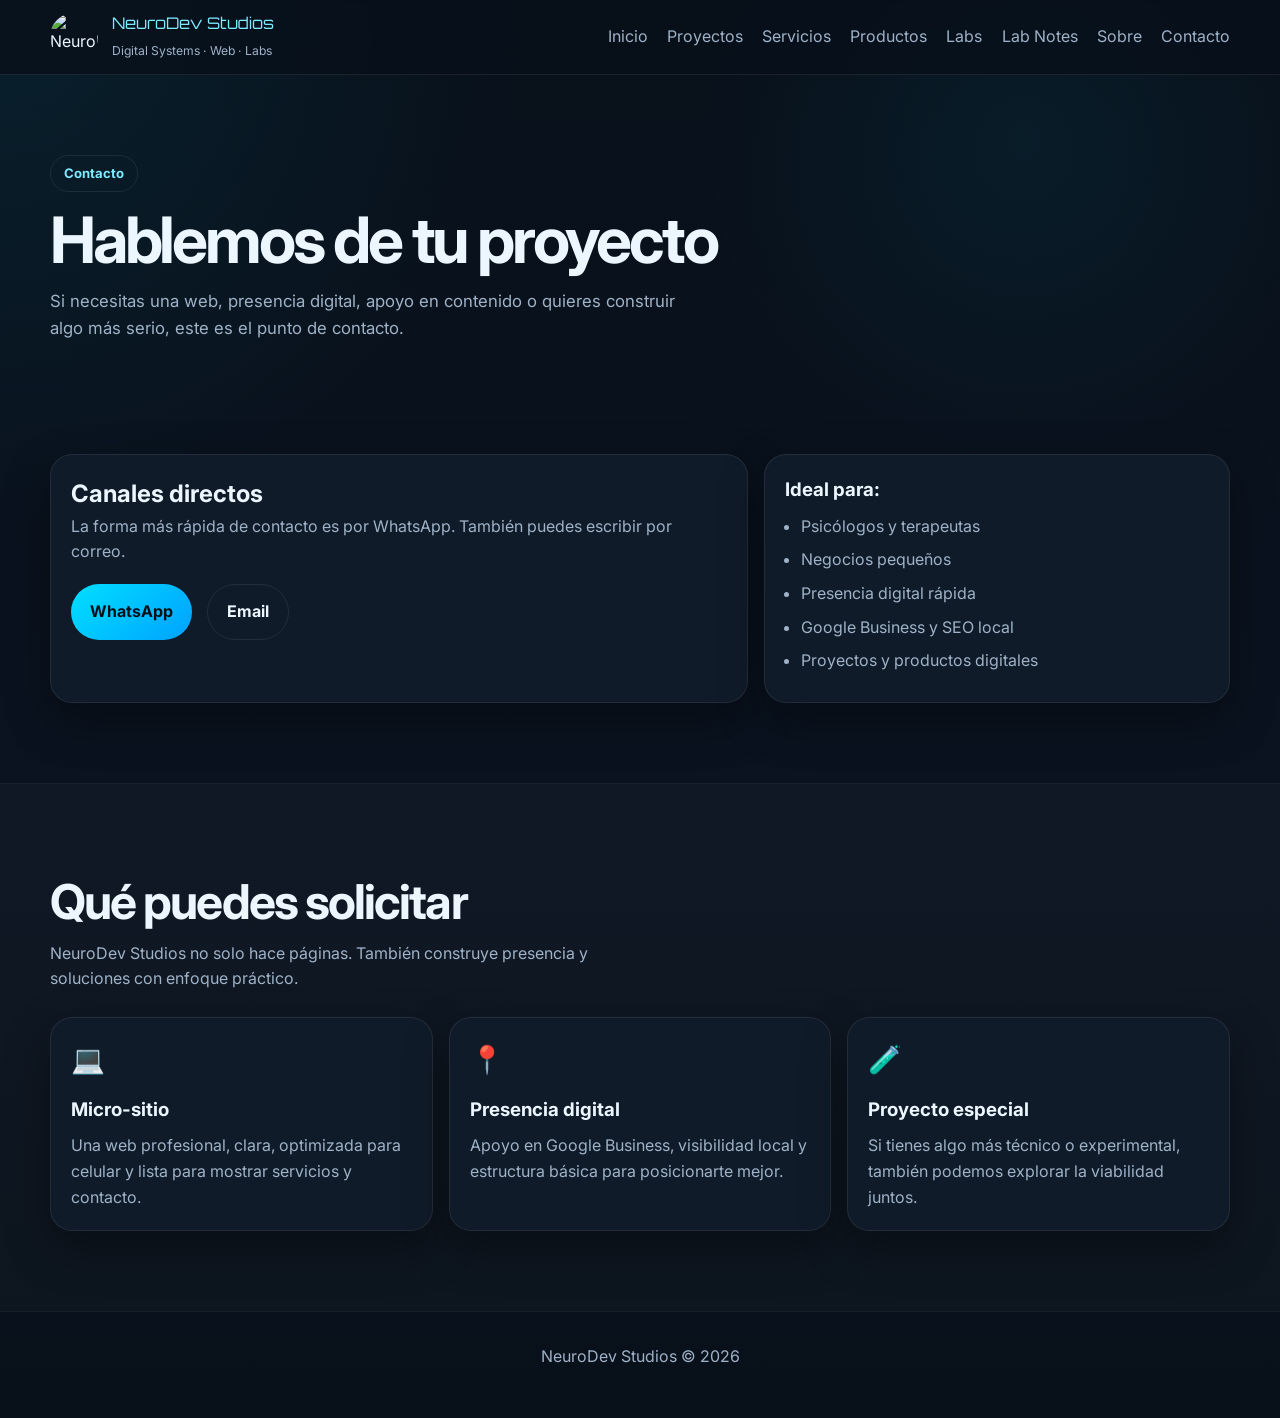
==== contacto.html @ ab843293 "Add files via upload" ====
<!DOCTYPE html>
<html lang="es">
<head>
  <meta charset="UTF-8" />
  <meta name="viewport" content="width=device-width, initial-scale=1.0" />
  <title>Contacto | NeuroDev Studios</title>
  <meta name="description" content="Contacto de NeuroDev Studios: desarrollo web, presencia digital, productos y colaboración." />
  <link rel="icon" href="img/favicon.png" />
  <link rel="preconnect" href="https://fonts.googleapis.com">
  <link rel="preconnect" href="https://fonts.gstatic.com" crossorigin>
  <link href="https://fonts.googleapis.com/css2?family=Inter:wght@400;500;600;700;800&family=Orbitron:wght@500;700&display=swap" rel="stylesheet">
  <link rel="stylesheet" href="styles.css" />
</head>
<body>
  <header class="topbar">
    <div class="container nav">
      <a href="index.html" class="brand">
        <img src="img/favicon.png" alt="NeuroDev Studios" class="brand-logo">
        <div>
          <span class="brand-name">NeuroDev Studios</span>
          <small class="brand-sub">Digital Systems · Web · Labs</small>
        </div>
      </a>

      <button class="menu-toggle" id="menuToggle" aria-label="Abrir menú">☰</button>

      <nav class="nav-links" id="navLinks">
        <a href="index.html">Inicio</a>
        <a href="proyectos.html">Proyectos</a>
        <a href="servicios.html">Servicios</a>
        <a href="productos.html">Productos</a>
        <a href="labs.html">Labs</a>
        <a href="lab-notes.html">Lab Notes</a>
        <a href="sobre.html">Sobre</a>
        <a href="contacto.html">Contacto</a>
        
      </nav>
    </div>
  </header>

  <main class="subpage-hero">
    <div class="container">
      <span class="eyebrow">Contacto</span>
      <h1>Hablemos de tu proyecto</h1>
      <p>
        Si necesitas una web, presencia digital, apoyo en contenido o quieres construir algo más serio,
        este es el punto de contacto.
      </p>
    </div>
  </main>

  <section class="section">
    <div class="container contact-box">
      <article class="card">
        <h2>Canales directos</h2>
        <p>
          La forma más rápida de contacto es por WhatsApp. También puedes escribir por correo.
        </p>

        <div class="contact-actions">
          <a href="https://wa.me/525531233032" target="_blank" class="btn btn-primary">WhatsApp</a>
          <a href="mailto:contacto@neurodevstudio.com" class="btn btn-secondary">Email</a>
        </div>
      </article>

      <article class="contact-note">
        <h3>Ideal para:</h3>
        <ul>
          <li>Psicólogos y terapeutas</li>
          <li>Negocios pequeños</li>
          <li>Presencia digital rápida</li>
          <li>Google Business y SEO local</li>
          <li>Proyectos y productos digitales</li>
        </ul>
      </article>
    </div>
  </section>

  <section class="section section-alt">
    <div class="container">
      <div class="section-head left">
        <h2>Qué puedes solicitar</h2>
        <p>
          NeuroDev Studios no solo hace páginas. También construye presencia y soluciones con enfoque práctico.
        </p>
      </div>

      <div class="cards-grid">
        <article class="card">
          <div class="icon">💻</div>
          <h3>Micro-sitio</h3>
          <p>Una web profesional, clara, optimizada para celular y lista para mostrar servicios y contacto.</p>
        </article>

        <article class="card">
          <div class="icon">📍</div>
          <h3>Presencia digital</h3>
          <p>Apoyo en Google Business, visibilidad local y estructura básica para posicionarte mejor.</p>
        </article>

        <article class="card">
          <div class="icon">🧪</div>
          <h3>Proyecto especial</h3>
          <p>Si tienes algo más técnico o experimental, también podemos explorar la viabilidad juntos.</p>
        </article>
      </div>
    </div>
  </section>

  <footer class="footer">
    <div class="container">
      <p>NeuroDev Studios © 2026</p>
    </div>
  </footer>

  <script src="script.js"></script>
</body>
</html>
---- styles.css ----
:root{
  --bg:#08101a;
  --bg-soft:#0d1622;
  --card:#101b29;
  --card-2:#0f1926;
  --line:rgba(255,255,255,0.08);
  --text:#ecf6ff;
  --muted:#9fb2c7;
  --cyan:#00dfff;
  --cyan-soft:#7debff;
  --shadow:0 18px 45px rgba(0,0,0,.35);
  --radius:22px;
  --max:1180px;
}

*{
  box-sizing:border-box;
  margin:0;
  padding:0;
}

html{
  scroll-behavior:smooth;
}

body{
  font-family:'Inter',sans-serif;
  background:
    radial-gradient(circle at top left, rgba(0,223,255,.08), transparent 28%),
    radial-gradient(circle at 80% 10%, rgba(0,223,255,.06), transparent 20%),
    linear-gradient(180deg, #08101a 0%, #0a1320 60%, #08101a 100%);
  color:var(--text);
  line-height:1.6;
}

a{
  text-decoration:none;
  color:inherit;
}

.container{
  width:min(var(--max), calc(100% - 2rem));
  margin:0 auto;
}

.topbar{
  position:sticky;
  top:0;
  z-index:100;
  backdrop-filter:blur(14px);
  background:rgba(8,16,26,.78);
  border-bottom:1px solid var(--line);
}

.nav{
  min-height:74px;
  display:flex;
  align-items:center;
  justify-content:space-between;
  gap:1rem;
}

.brand{
  display:flex;
  align-items:center;
  gap:.9rem;
}

.brand-logo{
  width:48px;
  height:48px;
  object-fit:contain;
  border-radius:50%;
}

.brand-name{
  display:block;
  font-family:'Orbitron',sans-serif;
  font-size:1rem;
  color:var(--cyan-soft);
}

.brand-sub{
  color:var(--muted);
  font-size:.76rem;
}

.nav-links{
  display:flex;
  gap:1.2rem;
  color:var(--muted);
}

.nav-links a:hover{
  color:var(--cyan-soft);
}

.menu-toggle{
  display:none;
  background:none;
  border:none;
  color:var(--text);
  font-size:1.6rem;
  cursor:pointer;
}

.hero{
  min-height:92vh;
  display:flex;
  align-items:center;
  padding:4rem 0;
}

.hero-grid{
  display:grid;
  grid-template-columns:1.2fr .8fr;
  gap:2rem;
  align-items:center;
}

.eyebrow{
  display:inline-block;
  margin-bottom:1rem;
  padding:.45rem .8rem;
  border:1px solid var(--line);
  border-radius:999px;
  color:var(--cyan-soft);
  font-size:.82rem;
  font-weight:700;
}

.hero h1{
  font-size:clamp(2.4rem, 6vw, 5.2rem);
  line-height:1;
  letter-spacing:-.05em;
  margin-bottom:1rem;
}

.hero h1 span{
  color:var(--cyan);
}

.hero p{
  max-width:60ch;
  color:var(--muted);
  font-size:1.05rem;
  margin-bottom:1.5rem;
}

.hero-actions{
  display:flex;
  flex-wrap:wrap;
  gap:.9rem;
  margin-bottom:1.5rem;
}

.btn{
  display:inline-flex;
  justify-content:center;
  align-items:center;
  min-height:48px;
  padding:.9rem 1.2rem;
  border-radius:999px;
  font-weight:700;
  transition:.25s ease;
}

.btn-primary{
  background:linear-gradient(135deg, var(--cyan), #00a2ff);
  color:#041018;
}

.btn-primary:hover{
  transform:translateY(-2px);
}

.btn-secondary{
  background:transparent;
  border:1px solid var(--line);
  color:var(--text);
}

.btn-secondary:hover{
  border-color:rgba(0,223,255,.35);
  color:var(--cyan-soft);
}

.hero-stats{
  display:grid;
  grid-template-columns:repeat(3, 1fr);
  gap:1rem;
}

.stat-card{
  background:rgba(255,255,255,.03);
  border:1px solid var(--line);
  border-radius:18px;
  padding:1rem;
}

.stat-card strong{
  display:block;
  font-size:1.5rem;
  color:var(--cyan-soft);
}

.stat-card span{
  color:var(--muted);
  font-size:.92rem;
}

.hero-panel{
  display:grid;
  gap:1rem;
}

.panel-card{
  background:linear-gradient(180deg, rgba(255,255,255,.04), rgba(255,255,255,.02));
  border:1px solid var(--line);
  border-radius:var(--radius);
  padding:1.2rem;
  box-shadow:var(--shadow);
}

.panel-tag{
  display:inline-block;
  margin-bottom:.7rem;
  color:var(--cyan-soft);
  font-size:.78rem;
  font-weight:700;
  text-transform:uppercase;
  letter-spacing:.08em;
}

.panel-card h3{
  margin-bottom:.5rem;
  font-size:1.1rem;
}

.panel-card p{
  color:var(--muted);
}

.section{
  padding:5rem 0;
}

.section-alt{
  background:rgba(255,255,255,.02);
  border-top:1px solid rgba(255,255,255,.04);
  border-bottom:1px solid rgba(255,255,255,.04);
}

.section-head{
  margin-bottom:1.6rem;
  display:flex;
  justify-content:space-between;
  align-items:end;
  gap:1rem;
}

.section-head.left{
  display:block;
}

.section-head h2{
  font-size:clamp(1.8rem, 4vw, 3rem);
  letter-spacing:-.04em;
}

.section-head p{
  max-width:58ch;
  color:var(--muted);
}

.cards-grid{
  display:grid;
  grid-template-columns:repeat(3, 1fr);
  gap:1rem;
}

.card,
.project-group,
.contact-note{
  background:var(--card);
  border:1px solid var(--line);
  border-radius:var(--radius);
  padding:1.25rem;
  box-shadow:var(--shadow);
}

.icon{
  font-size:1.7rem;
  margin-bottom:.8rem;
}

.card h3,
.project-group h3,
.contact-note h3{
  margin-bottom:.55rem;
}

.card p,
.project-group p,
.contact-note ul{
  color:var(--muted);
}

.project-groups{
  display:grid;
  grid-template-columns:repeat(3, 1fr);
  gap:1rem;
}

.contact-box{
  display:grid;
  grid-template-columns:1.2fr .8fr;
  gap:1rem;
}

.contact-actions{
  display:flex;
  flex-wrap:wrap;
  gap:.9rem;
  margin-top:1.2rem;
}

.contact-note ul{
  padding-left:1rem;
}

.contact-note li{
  margin-bottom:.5rem;
}

.footer{
  padding:2rem 0 3rem;
  text-align:center;
  color:var(--muted);
}

@media (max-width: 980px){
  .hero-grid,
  .cards-grid,
  .project-groups,
  .contact-box,
  .hero-stats{
    grid-template-columns:1fr;
  }

  .section-head{
    flex-direction:column;
    align-items:flex-start;
  }

  .nav-links{
    position:absolute;
    top:74px;
    left:0;
    right:0;
    display:none;
    flex-direction:column;
    padding:1rem;
    background:#0b1320;
    border-bottom:1px solid var(--line);
  }

  .nav-links.active{
    display:flex;
  }

  .menu-toggle{
    display:block;
  }
}
.subpage-hero{
  padding: 5rem 0 2rem;
}

.subpage-hero h1{
  font-size: clamp(2.2rem, 5vw, 4rem);
  line-height: 1;
  letter-spacing: -.05em;
  margin-bottom: 1rem;
}

.subpage-hero p{
  max-width: 60ch;
  color: var(--muted);
  font-size: 1.05rem;
}

.project-link{
  display: inline-block;
  margin-top: 1rem;
  color: var(--cyan-soft);
  font-weight: 700;
}

.project-link:hover{
  color: var(--cyan);
}
.simple-steps{
  display:grid;
  grid-template-columns:repeat(3, 1fr);
  gap:1rem;
  margin-top:1rem;
}

.step-card{
  background:var(--card);
  border:1px solid var(--line);
  border-radius:var(--radius);
  padding:1.25rem;
  box-shadow:var(--shadow);
}

.step-card strong{
  display:inline-block;
  margin-bottom:.65rem;
  color:var(--cyan-soft);
  font-size:1.25rem;
  font-family:'Orbitron', sans-serif;
}

.step-card h3{
  margin-bottom:.45rem;
}

.step-card p{
  color:var(--muted);
}

@media (max-width: 980px){
  .simple-steps{
    grid-template-columns:1fr;
  }
}
.about-layout{
  display:grid;
  grid-template-columns:repeat(2, 1fr);
  gap:1rem;
}

.timeline{
  display:grid;
  grid-template-columns:repeat(2, 1fr);
  gap:1rem;
}

.timeline-item{
  background:var(--card);
  border:1px solid var(--line);
  border-radius:var(--radius);
  padding:1.25rem;
  box-shadow:var(--shadow);
}

.timeline-item strong{
  display:block;
  margin-bottom:.55rem;
  color:var(--cyan-soft);
  font-family:'Orbitron', sans-serif;
}

.timeline-item p{
  color:var(--muted);
}

@media (max-width: 980px){
  .about-layout,
  .timeline{
    grid-template-columns:1fr;
  }
}
.notes-grid{
  display:grid;
  grid-template-columns:repeat(3, 1fr);
  gap:1rem;
}

.note-card{
  background:var(--card);
  border:1px solid var(--line);
  border-radius:var(--radius);
  padding:1.25rem;
  box-shadow:var(--shadow);
  display:flex;
  flex-direction:column;
}

.note-tag{
  display:inline-block;
  width:fit-content;
  margin-bottom:.8rem;
  padding:.38rem .7rem;
  border-radius:999px;
  border:1px solid rgba(0,223,255,.18);
  background:rgba(0,223,255,.07);
  color:var(--cyan-soft);
  font-size:.78rem;
  font-weight:700;
  letter-spacing:.05em;
  text-transform:uppercase;
}

.note-card h3{
  margin-bottom:.7rem;
  line-height:1.3;
}

.note-card p{
  color:var(--muted);
  margin-bottom:1rem;
}

.note-meta{
  display:flex;
  flex-wrap:wrap;
  gap:.5rem;
  margin-top:auto;
  margin-bottom:1rem;
}

.note-meta span{
  padding:.35rem .65rem;
  border-radius:999px;
  background:rgba(255,255,255,.05);
  border:1px solid var(--line);
  color:var(--muted);
  font-size:.82rem;
}

@media (max-width: 980px){
  .notes-grid{
    grid-template-columns:1fr;
  }
}
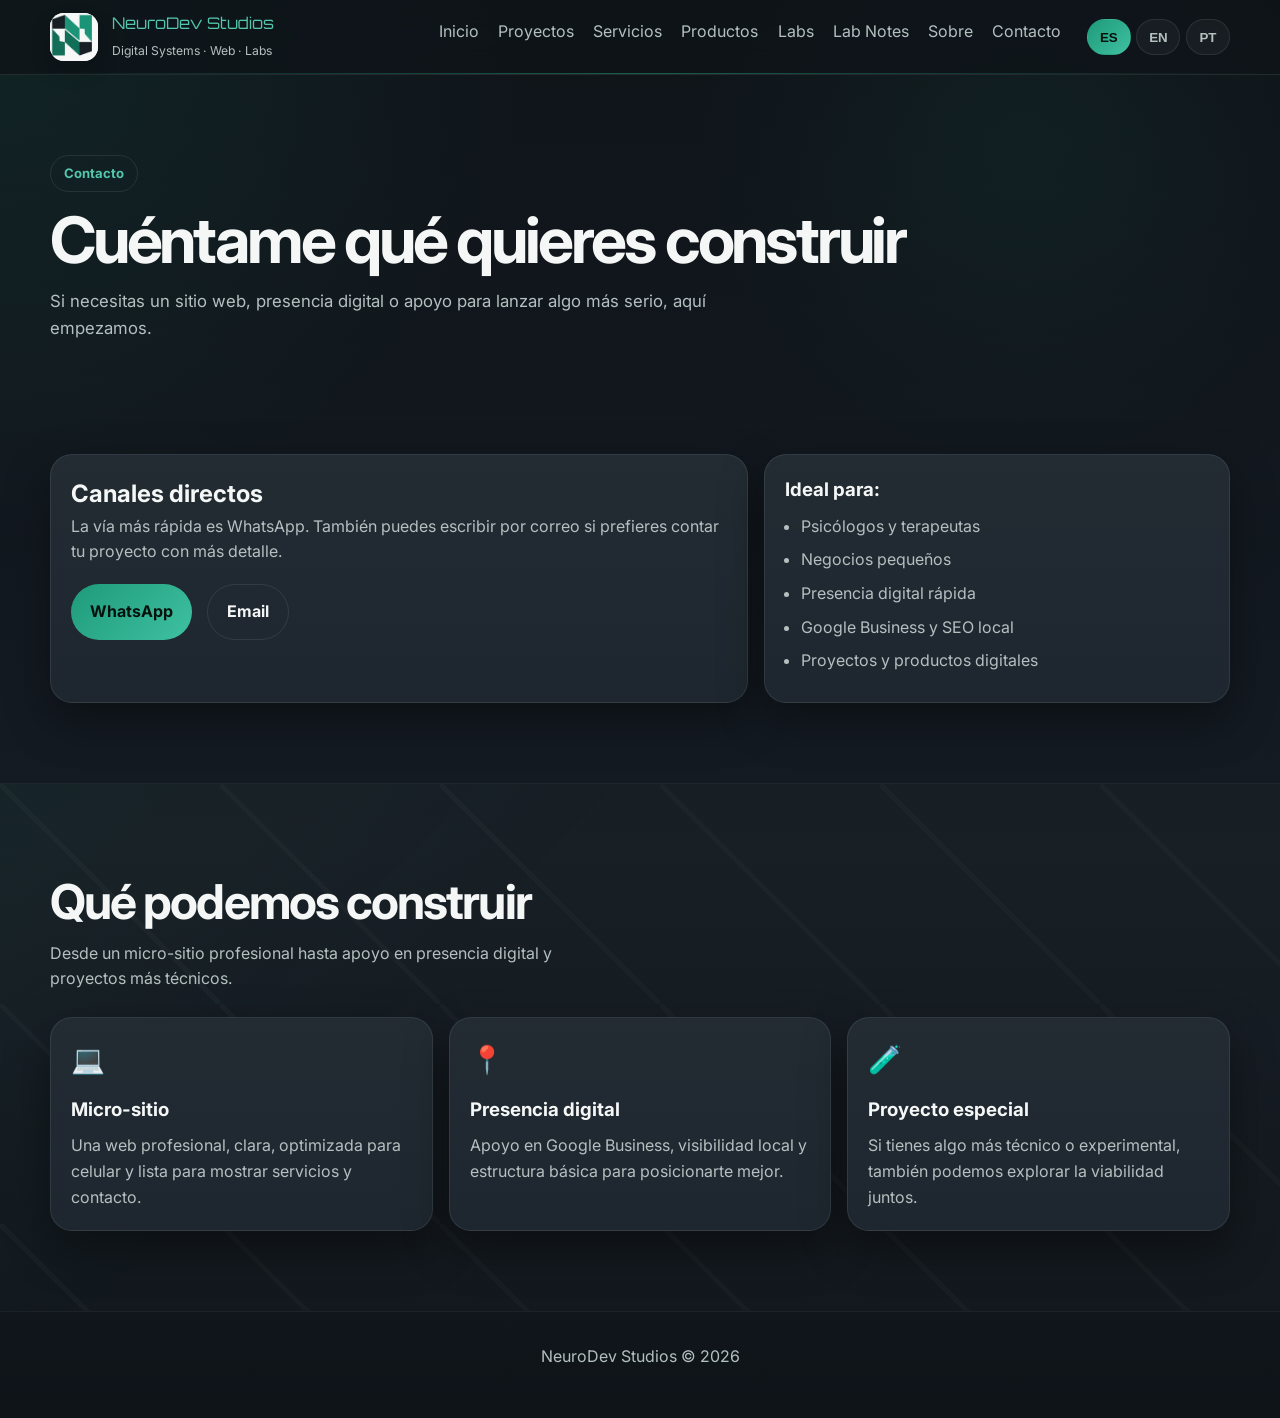
==== commit 8c25f30b: "Add files via upload" ====
--- a/contacto.html
+++ b/contacto.html
@@ -1,118 +1,154 @@
-<!DOCTYPE html>
-<html lang="es">
-<head>
-  <meta charset="UTF-8" />
-  <meta name="viewport" content="width=device-width, initial-scale=1.0" />
-  <title>Contacto | NeuroDev Studios</title>
-  <meta name="description" content="Contacto de NeuroDev Studios: desarrollo web, presencia digital, productos y colaboración." />
-  <link rel="icon" href="img/favicon.png" />
-  <link rel="preconnect" href="https://fonts.googleapis.com">
-  <link rel="preconnect" href="https://fonts.gstatic.com" crossorigin>
-  <link href="https://fonts.googleapis.com/css2?family=Inter:wght@400;500;600;700;800&family=Orbitron:wght@500;700&display=swap" rel="stylesheet">
-  <link rel="stylesheet" href="styles.css" />
-</head>
-<body>
-  <header class="topbar">
-    <div class="container nav">
-      <a href="index.html" class="brand">
-        <img src="img/favicon.png" alt="NeuroDev Studios" class="brand-logo">
-        <div>
-          <span class="brand-name">NeuroDev Studios</span>
-          <small class="brand-sub">Digital Systems · Web · Labs</small>
-        </div>
-      </a>
-
-      <button class="menu-toggle" id="menuToggle" aria-label="Abrir menú">☰</button>
-
-      <nav class="nav-links" id="navLinks">
-        <a href="index.html">Inicio</a>
-        <a href="proyectos.html">Proyectos</a>
-        <a href="servicios.html">Servicios</a>
-        <a href="productos.html">Productos</a>
-        <a href="labs.html">Labs</a>
-        <a href="lab-notes.html">Lab Notes</a>
-        <a href="sobre.html">Sobre</a>
-        <a href="contacto.html">Contacto</a>
-        
-      </nav>
-    </div>
-  </header>
-
-  <main class="subpage-hero">
-    <div class="container">
-      <span class="eyebrow">Contacto</span>
-      <h1>Hablemos de tu proyecto</h1>
-      <p>
-        Si necesitas una web, presencia digital, apoyo en contenido o quieres construir algo más serio,
-        este es el punto de contacto.
-      </p>
-    </div>
-  </main>
-
-  <section class="section">
-    <div class="container contact-box">
-      <article class="card">
-        <h2>Canales directos</h2>
-        <p>
-          La forma más rápida de contacto es por WhatsApp. También puedes escribir por correo.
-        </p>
-
-        <div class="contact-actions">
-          <a href="https://wa.me/525531233032" target="_blank" class="btn btn-primary">WhatsApp</a>
-          <a href="mailto:contacto@neurodevstudio.com" class="btn btn-secondary">Email</a>
-        </div>
-      </article>
-
-      <article class="contact-note">
-        <h3>Ideal para:</h3>
-        <ul>
-          <li>Psicólogos y terapeutas</li>
-          <li>Negocios pequeños</li>
-          <li>Presencia digital rápida</li>
-          <li>Google Business y SEO local</li>
-          <li>Proyectos y productos digitales</li>
-        </ul>
-      </article>
-    </div>
-  </section>
-
-  <section class="section section-alt">
-    <div class="container">
-      <div class="section-head left">
-        <h2>Qué puedes solicitar</h2>
-        <p>
-          NeuroDev Studios no solo hace páginas. También construye presencia y soluciones con enfoque práctico.
-        </p>
-      </div>
-
-      <div class="cards-grid">
-        <article class="card">
-          <div class="icon">💻</div>
-          <h3>Micro-sitio</h3>
-          <p>Una web profesional, clara, optimizada para celular y lista para mostrar servicios y contacto.</p>
-        </article>
-
-        <article class="card">
-          <div class="icon">📍</div>
-          <h3>Presencia digital</h3>
-          <p>Apoyo en Google Business, visibilidad local y estructura básica para posicionarte mejor.</p>
-        </article>
-
-        <article class="card">
-          <div class="icon">🧪</div>
-          <h3>Proyecto especial</h3>
-          <p>Si tienes algo más técnico o experimental, también podemos explorar la viabilidad juntos.</p>
-        </article>
-      </div>
-    </div>
-  </section>
-
-  <footer class="footer">
-    <div class="container">
-      <p>NeuroDev Studios © 2026</p>
-    </div>
-  </footer>
-
-  <script src="script.js"></script>
-</body>
-</html>+<!DOCTYPE html>
+<html lang="es" data-lang="es">
+<head>
+  <meta charset="UTF-8" />
+  <meta name="viewport" content="width=device-width, initial-scale=1.0" />
+  <title>Contacto Web | NeuroDev Studios</title>
+  <meta name="description" content="Contacto para sitios web, presencia digital, SEO local y proyectos digitales." />
+  <meta property="og:type" content="website" />
+  <meta property="og:site_name" content="NeuroDev Studios" />
+  <meta property="og:title" content="Contacto Web | NeuroDev Studios" />
+  <meta property="og:description" content="Contacto para sitios web, presencia digital, SEO local y proyectos digitales." />
+  <meta name="twitter:card" content="summary" />
+  <meta name="twitter:title" content="Contacto Web | NeuroDev Studios" />
+  <meta name="twitter:description" content="Contacto para sitios web, presencia digital, SEO local y proyectos digitales." />
+  <meta property="og:image" content="social-preview.svg" />
+  <meta name="twitter:image" content="social-preview.svg" />
+  <meta name="theme-color" content="#0f172a" />
+  <link rel="icon" href="img/brand-icon.png" />
+  <link rel="preconnect" href="https://fonts.googleapis.com">
+  <link rel="preconnect" href="https://fonts.gstatic.com" crossorigin>
+  <link href="https://fonts.googleapis.com/css2?family=Inter:wght@400;500;600;700;800&family=Orbitron:wght@500;700&display=swap" rel="stylesheet">
+  <link rel="stylesheet" href="styles.css" />
+</head>
+<body>
+  <header class="topbar">
+  <div class="container nav">
+    <a href="index.html" class="brand">
+      <img src="img/brand-icon.png" alt="NeuroDev Studios" class="brand-logo">
+      <div>
+        <span class="brand-name">NeuroDev Studios</span>
+        <small class="brand-sub">
+          <span class="lang es">Digital Systems · Web · Labs</span>
+          <span class="lang en">Digital Systems · Web · Labs</span>
+        </small>
+      </div>
+    </a>
+
+    <button class="menu-toggle" id="menuToggle" aria-label="Abrir menú">☰</button>
+
+    <nav class="nav-links" id="navLinks">
+      <a href="index.html">
+        <span class="lang es">Inicio</span>
+        <span class="lang en">Home</span>
+      </a>
+      <a href="proyectos.html">
+        <span class="lang es">Proyectos</span>
+        <span class="lang en">Projects</span>
+      </a>
+      <a href="servicios.html">
+        <span class="lang es">Servicios</span>
+        <span class="lang en">Services</span>
+      </a>
+      <a href="productos.html">
+        <span class="lang es">Productos</span>
+        <span class="lang en">Products</span>
+      </a>
+      <a href="labs.html">Labs</a>
+      <a href="lab-notes.html">Lab Notes</a>
+      <a href="sobre.html">
+        <span class="lang es">Sobre</span>
+        <span class="lang en">About</span>
+      </a>
+      <a href="contacto.html">
+        <span class="lang es">Contacto</span>
+        <span class="lang en">Contact</span>
+      </a>
+
+      <div class="lang-switch">
+        <button id="btn-es" class="lang-btn active" type="button">ES</button>
+        <button id="btn-en" class="lang-btn" type="button">EN</button>
+      </div>
+    </nav>
+  </div>
+</header>
+
+  <main class="subpage-hero">
+    <div class="container">
+      <span class="eyebrow">Contacto</span>
+      <h1>Cuéntame qué quieres construir</h1>
+      <p>
+        Si necesitas un sitio web, presencia digital o apoyo para lanzar algo más serio,
+        aquí empezamos.
+      </p>
+    </div>
+  </main>
+
+  <section class="section">
+    <div class="container contact-box">
+      <article class="card">
+        <h2>Canales directos</h2>
+        <p>
+          La vía más rápida es WhatsApp. También puedes escribir por correo si prefieres
+          contar tu proyecto con más detalle.
+        </p>
+
+        <div class="contact-actions">
+          <a href="https://wa.me/525531233032" target="_blank" class="btn btn-primary">Escribir por WhatsApp</a>
+          <a href="mailto:contacto@neurodevstudio.com" class="btn btn-secondary">Enviar correo</a>
+        </div>
+      </article>
+
+      <article class="contact-note">
+        <h3>Ideal para:</h3>
+        <ul>
+          <li>Psicólogos y terapeutas</li>
+          <li>Negocios pequeños</li>
+          <li>Presencia digital rápida</li>
+          <li>Google Business y SEO local</li>
+          <li>Proyectos y productos digitales</li>
+        </ul>
+      </article>
+    </div>
+  </section>
+
+  <section class="section section-alt">
+    <div class="container">
+      <div class="section-head left">
+        <h2>Qué podemos construir</h2>
+        <p>
+          Desde un micro-sitio profesional hasta apoyo en presencia digital y proyectos más técnicos.
+        </p>
+      </div>
+
+      <div class="cards-grid">
+        <article class="card">
+          <div class="icon">💻</div>
+          <h3>Micro-sitio</h3>
+          <p>Una web profesional, clara, optimizada para celular y lista para mostrar servicios y contacto.</p>
+        </article>
+
+        <article class="card">
+          <div class="icon">📍</div>
+          <h3>Presencia digital</h3>
+          <p>Apoyo en Google Business, visibilidad local y estructura básica para posicionarte mejor.</p>
+        </article>
+
+        <article class="card">
+          <div class="icon">🧪</div>
+          <h3>Proyecto especial</h3>
+          <p>Si tienes algo más técnico o experimental, también podemos explorar la viabilidad juntos.</p>
+        </article>
+      </div>
+    </div>
+  </section>
+
+  <footer class="footer">
+    <div class="container">
+      <p>NeuroDev Studios © 2026</p>
+    </div>
+  </footer>
+
+  <script src="script.js"></script>
+</body>
+</html>
--- a/styles.css
+++ b/styles.css
@@ -1,20 +1,190 @@
-:root{
-  --bg:#08101a;
-  --bg-soft:#0d1622;
-  --card:#101b29;
-  --card-2:#0f1926;
-  --line:rgba(255,255,255,0.08);
-  --text:#ecf6ff;
-  --muted:#9fb2c7;
-  --cyan:#00dfff;
-  --cyan-soft:#7debff;
-  --shadow:0 18px 45px rgba(0,0,0,.35);
-  --radius:22px;
-  --max:1180px;
-}
-
-*{
-  box-sizing:border-box;
+:root{
+  --bg:#0f1419;
+  --bg-soft:#151c23;
+  --card:#1a232b;
+  --card-2:#182128;
+  --line:rgba(245,247,246,0.09);
+  --text:#f5f7f6;
+  --muted:#b4c0c0;
+  --cyan:#1e9a7a;
+  --cyan-soft:#53c6ac;
+  --shadow:0 18px 45px rgba(0,0,0,.38);
+  --radius:22px;
+  --max:1180px;
+}
+
+.project-visual-grid{
+  display:grid;
+  grid-template-columns:repeat(3, 1fr);
+  gap:1.2rem;
+}
+
+.project-visual-grid .visual-card{
+  position:relative;
+  overflow:hidden;
+  display:flex;
+  flex-direction:column;
+  min-height:100%;
+  border:1px solid var(--line);
+  border-radius:28px;
+  background:
+    linear-gradient(180deg, rgba(255,255,255,.05), rgba(255,255,255,.02)),
+    radial-gradient(circle at top right, rgba(30,154,122,.16), transparent 34%),
+    var(--card);
+  box-shadow:var(--shadow);
+  transition:transform .28s ease, box-shadow .28s ease, border-color .28s ease;
+}
+
+.project-visual-grid .visual-card:hover{
+  transform:translateY(-6px);
+  border-color:rgba(30,154,122,.28);
+  box-shadow:0 26px 60px rgba(0,0,0,.42);
+}
+
+.project-visual-grid .visual-thumb{
+  position:relative;
+  height:250px;
+  padding:16px 16px 0;
+  background:
+    linear-gradient(180deg, rgba(255,255,255,.06), rgba(255,255,255,.01)),
+    linear-gradient(135deg, rgba(30,154,122,.14), rgba(255,255,255,.02));
+  border-bottom:none;
+}
+
+.project-visual-grid .visual-thumb::before{
+  content:"";
+  position:absolute;
+  top:16px;
+  left:16px;
+  right:16px;
+  height:24px;
+  border-radius:16px 16px 0 0;
+  background:linear-gradient(180deg, rgba(7,14,24,.95), rgba(20,31,45,.9));
+  border:1px solid rgba(255,255,255,.08);
+  border-bottom:none;
+  z-index:1;
+}
+
+.project-visual-grid .visual-thumb::after{
+  content:"";
+  position:absolute;
+  top:25px;
+  left:30px;
+  width:8px;
+  height:8px;
+  border-radius:50%;
+  background:#ff6b6b;
+  box-shadow:14px 0 0 #ffd166, 28px 0 0 #06d6a0;
+  z-index:2;
+}
+
+.project-visual-grid .visual-thumb img{
+  position:relative;
+  z-index:0;
+  width:100%;
+  height:100%;
+  display:block;
+  object-fit:cover;
+  object-position:center top;
+  border-radius:18px 18px 0 0;
+  border:1px solid rgba(255,255,255,.08);
+  box-shadow:0 22px 40px rgba(0,0,0,.28);
+  transition:transform .45s ease, filter .35s ease;
+}
+
+.project-visual-grid .visual-card:hover .visual-thumb img{
+  transform:scale(1.04);
+  filter:saturate(1.05) contrast(1.02);
+}
+
+.project-visual-grid .visual-body{
+  display:flex;
+  flex:1;
+  flex-direction:column;
+  gap:.8rem;
+  padding:1.2rem 1.2rem 1.3rem;
+}
+
+.project-visual-grid .visual-type{
+  display:inline-flex;
+  align-self:flex-start;
+  padding:.42rem .72rem;
+  border-radius:999px;
+  background:rgba(30,154,122,.12);
+  border:1px solid rgba(30,154,122,.22);
+  color:var(--cyan-soft);
+  font-size:.75rem;
+  font-weight:700;
+  letter-spacing:.05em;
+  text-transform:uppercase;
+}
+
+.project-visual-grid .visual-body h3{
+  font-size:1.15rem;
+  line-height:1.15;
+}
+
+.project-visual-grid .visual-body p{
+  color:var(--muted);
+  line-height:1.6;
+}
+
+.project-visual-grid .visual-actions{
+  margin-top:auto;
+  padding-top:.25rem;
+}
+
+.project-visual-grid .visual-actions a{
+  display:inline-flex;
+  align-items:center;
+  gap:.45rem;
+  min-height:44px;
+  padding:.72rem 1rem;
+  border-radius:999px;
+  border:1px solid rgba(255,255,255,.1);
+  background:rgba(255,255,255,.04);
+  color:var(--text);
+  font-weight:700;
+  transition:transform .25s ease, border-color .25s ease, color .25s ease, background .25s ease;
+}
+
+.project-visual-grid .visual-actions a:hover{
+  transform:translateY(-2px);
+  color:var(--cyan-soft);
+  border-color:rgba(30,154,122,.24);
+  background:rgba(255,255,255,.06);
+}
+
+.project-visual-grid .visual-card-wagner .visual-thumb img{
+  object-position:center 18%;
+}
+
+.project-visual-grid .visual-card-jesus .visual-thumb img{
+  object-position:center 20%;
+}
+
+.project-visual-grid .visual-card-marcela .visual-thumb img{
+  object-position:center 16%;
+}
+
+@media (max-width:1100px){
+  .project-visual-grid{
+    grid-template-columns:repeat(2, 1fr);
+  }
+}
+
+@media (max-width:700px){
+  .project-visual-grid{
+    grid-template-columns:1fr;
+  }
+
+  .project-visual-grid .visual-thumb{
+    height:220px;
+  }
+}
+
+*{
+  box-sizing:border-box;
   margin:0;
   padding:0;
 }
@@ -23,15 +193,15 @@
   scroll-behavior:smooth;
 }
 
-body{
-  font-family:'Inter',sans-serif;
-  background:
-    radial-gradient(circle at top left, rgba(0,223,255,.08), transparent 28%),
-    radial-gradient(circle at 80% 10%, rgba(0,223,255,.06), transparent 20%),
-    linear-gradient(180deg, #08101a 0%, #0a1320 60%, #08101a 100%);
-  color:var(--text);
-  line-height:1.6;
-}
+body{
+  font-family:'Inter',sans-serif;
+  background:
+    radial-gradient(circle at top left, rgba(30,154,122,.12), transparent 28%),
+    radial-gradient(circle at 80% 10%, rgba(30,154,122,.08), transparent 20%),
+    linear-gradient(180deg, #0f1419 0%, #141b22 60%, #0f1419 100%);
+  color:var(--text);
+  line-height:1.6;
+}
 
 a{
   text-decoration:none;
@@ -43,14 +213,25 @@
   margin:0 auto;
 }
 
-.topbar{
-  position:sticky;
-  top:0;
-  z-index:100;
-  backdrop-filter:blur(14px);
-  background:rgba(8,16,26,.78);
-  border-bottom:1px solid var(--line);
-}
+.topbar{
+  position:sticky;
+  top:0;
+  z-index:100;
+  backdrop-filter:blur(14px);
+  background:rgba(15,20,25,.82);
+  border-bottom:1px solid var(--line);
+}
+
+.topbar::after{
+  content:"";
+  position:absolute;
+  left:0;
+  right:0;
+  bottom:0;
+  height:1px;
+  background:linear-gradient(90deg, transparent, rgba(30,154,122,.55), transparent);
+  pointer-events:none;
+}
 
 .nav{
   min-height:74px;
@@ -66,12 +247,14 @@
   gap:.9rem;
 }
 
-.brand-logo{
-  width:48px;
-  height:48px;
-  object-fit:contain;
-  border-radius:50%;
-}
+.brand-logo{
+  width:48px;
+  height:48px;
+  object-fit:contain;
+  border-radius:14px;
+  background:#f5f7f6;
+  box-shadow:0 10px 20px rgba(0,0,0,.18);
+}
 
 .brand-name{
   display:block;
@@ -165,10 +348,10 @@
   transition:.25s ease;
 }
 
-.btn-primary{
-  background:linear-gradient(135deg, var(--cyan), #00a2ff);
-  color:#041018;
-}
+.btn-primary{
+  background:linear-gradient(135deg, var(--cyan), #3fc1a1);
+  color:#05110d;
+}
 
 .btn-primary:hover{
   transform:translateY(-2px);
@@ -180,10 +363,10 @@
   color:var(--text);
 }
 
-.btn-secondary:hover{
-  border-color:rgba(0,223,255,.35);
-  color:var(--cyan-soft);
-}
+.btn-secondary:hover{
+  border-color:rgba(30,154,122,.35);
+  color:var(--cyan-soft);
+}
 
 .hero-stats{
   display:grid;
@@ -191,12 +374,12 @@
   gap:1rem;
 }
 
-.stat-card{
-  background:rgba(255,255,255,.03);
-  border:1px solid var(--line);
-  border-radius:18px;
-  padding:1rem;
-}
+.stat-card{
+  background:rgba(255,255,255,.04);
+  border:1px solid var(--line);
+  border-radius:18px;
+  padding:1rem;
+}
 
 .stat-card strong{
   display:block;
@@ -245,11 +428,30 @@
   padding:5rem 0;
 }
 
-.section-alt{
-  background:rgba(255,255,255,.02);
-  border-top:1px solid rgba(255,255,255,.04);
-  border-bottom:1px solid rgba(255,255,255,.04);
-}
+.section-alt{
+  position:relative;
+  overflow:hidden;
+  background:linear-gradient(180deg, rgba(245,247,246,.015), rgba(245,247,246,.01));
+  border-top:1px solid rgba(255,255,255,.04);
+  border-bottom:1px solid rgba(255,255,255,.04);
+}
+
+.section-alt::before{
+  content:"";
+  position:absolute;
+  inset:0;
+  background:
+    linear-gradient(135deg, rgba(30,154,122,.06), transparent 38%),
+    linear-gradient(45deg, transparent 0 49.2%, rgba(245,247,246,.03) 49.2% 50.8%, transparent 50.8% 100%);
+  background-size:auto, 220px 220px;
+  pointer-events:none;
+  opacity:.8;
+}
+
+.section-alt > .container{
+  position:relative;
+  z-index:1;
+}
 
 .section-head{
   margin-bottom:1.6rem;
@@ -279,15 +481,23 @@
   gap:1rem;
 }
 
-.card,
-.project-group,
-.contact-note{
-  background:var(--card);
-  border:1px solid var(--line);
-  border-radius:var(--radius);
-  padding:1.25rem;
-  box-shadow:var(--shadow);
-}
+.card,
+.project-group,
+.contact-note,
+.step-card,
+.timeline-item,
+.note-card,
+.lab-preview,
+.panel-card,
+.showcase-mini{
+  background:
+    linear-gradient(180deg, rgba(245,247,246,.04), rgba(245,247,246,.02)),
+    var(--card);
+  border:1px solid var(--line);
+  border-radius:var(--radius);
+  padding:1.25rem;
+  box-shadow:var(--shadow);
+}
 
 .icon{
   font-size:1.7rem;
@@ -353,17 +563,17 @@
     align-items:flex-start;
   }
 
-  .nav-links{
-    position:absolute;
-    top:74px;
-    left:0;
-    right:0;
-    display:none;
-    flex-direction:column;
-    padding:1rem;
-    background:#0b1320;
-    border-bottom:1px solid var(--line);
-  }
+  .nav-links{
+    position:absolute;
+    top:74px;
+    left:0;
+    right:0;
+    display:none;
+    flex-direction:column;
+    padding:1rem;
+    background:rgba(21,28,35,.98);
+    border-bottom:1px solid var(--line);
+  }
 
   .nav-links.active{
     display:flex;
@@ -489,15 +699,15 @@
   flex-direction:column;
 }
 
-.note-tag{
+.note-tag{
   display:inline-block;
   width:fit-content;
   margin-bottom:.8rem;
   padding:.38rem .7rem;
   border-radius:999px;
-  border:1px solid rgba(0,223,255,.18);
-  background:rgba(0,223,255,.07);
-  color:var(--cyan-soft);
+  border:1px solid rgba(30,154,122,.22);
+  background:rgba(30,154,122,.08);
+  color:var(--cyan-soft);
   font-size:.78rem;
   font-weight:700;
   letter-spacing:.05em;
@@ -535,4 +745,300 @@
   .notes-grid{
     grid-template-columns:1fr;
   }
-}+}
+.hero-v2{
+  min-height: 92vh;
+  display: flex;
+  align-items: center;
+  padding: 4.5rem 0;
+  position:relative;
+  overflow:hidden;
+}
+
+.hero-v2::before{
+  content:"";
+  position:absolute;
+  inset:0;
+  background:
+    linear-gradient(135deg, rgba(30,154,122,.08), transparent 34%),
+    linear-gradient(45deg, transparent 0 49.2%, rgba(245,247,246,.03) 49.2% 50.8%, transparent 50.8% 100%);
+  background-size:auto, 260px 260px;
+  pointer-events:none;
+  opacity:.8;
+}
+
+.hero-v2::after{
+  content:"";
+  position:absolute;
+  right:-120px;
+  top:40px;
+  width:460px;
+  height:460px;
+  border-radius:40px;
+  background:radial-gradient(circle, rgba(30,154,122,.16), transparent 68%);
+  filter:blur(10px);
+  pointer-events:none;
+}
+
+.hero-v2 > .container{
+  position:relative;
+  z-index:1;
+}
+
+.hero-v2-grid{
+  display: grid;
+  grid-template-columns: 1.15fr .85fr;
+  gap: 2rem;
+  align-items: center;
+}
+
+.hero-showcase{
+  display: grid;
+  gap: 1rem;
+}
+
+.showcase-card{
+  background: linear-gradient(180deg, rgba(245,247,246,.04), rgba(245,247,246,.02));
+  border: 1px solid var(--line);
+  border-radius: 28px;
+  padding: 1.4rem;
+  box-shadow: var(--shadow);
+}
+
+.showcase-main h3{
+  font-size: 1.35rem;
+  margin-bottom: .6rem;
+}
+
+.showcase-main p{
+  color: var(--muted);
+  margin-bottom: 1rem;
+}
+
+.mini-label{
+  display: inline-block;
+  margin-bottom: .8rem;
+  padding: .42rem .72rem;
+  border-radius: 999px;
+  background: rgba(30,154,122,.08);
+  border: 1px solid rgba(30,154,122,.18);
+  color: var(--cyan-soft);
+  font-size: .78rem;
+  font-weight: 700;
+  text-transform: uppercase;
+  letter-spacing: .05em;
+}
+
+.showcase-tags{
+  display: flex;
+  flex-wrap: wrap;
+  gap: .55rem;
+}
+
+.showcase-tags span{
+  padding: .42rem .75rem;
+  border-radius: 999px;
+  background: rgba(255,255,255,.05);
+  border: 1px solid var(--line);
+  color: var(--muted);
+  font-size: .83rem;
+}
+
+.showcase-mini-grid{
+  display: grid;
+  grid-template-columns: repeat(2, 1fr);
+  gap: 1rem;
+}
+
+.showcase-mini{
+  background: var(--card);
+  border: 1px solid var(--line);
+  border-radius: 20px;
+  padding: 1rem;
+  box-shadow: var(--shadow);
+}
+
+.showcase-mini span{
+  display: block;
+  margin-bottom: .45rem;
+  font-size: .78rem;
+  color: var(--cyan-soft);
+  font-weight: 700;
+  text-transform: uppercase;
+  letter-spacing: .05em;
+}
+
+.showcase-mini strong{
+  line-height: 1.45;
+  font-size: .95rem;
+}
+
+.featured-grid{
+  display: grid;
+  grid-template-columns: 1.2fr .8fr .8fr;
+  gap: 1rem;
+}
+
+.featured-card{
+  min-height: 250px;
+  background:
+    linear-gradient(180deg, rgba(255,255,255,.04), rgba(255,255,255,.02)),
+    radial-gradient(circle at top right, rgba(30,154,122,.12), transparent 30%);
+  border: 1px solid var(--line);
+  border-radius: 26px;
+  box-shadow: var(--shadow);
+  overflow: hidden;
+  display: flex;
+  align-items: end;
+}
+
+.featured-card.large{
+  min-height: 300px;
+}
+
+.featured-content{
+  padding: 1.4rem;
+}
+
+.featured-tag{
+  display: inline-block;
+  margin-bottom: .8rem;
+  padding: .4rem .72rem;
+  border-radius: 999px;
+  background: rgba(30,154,122,.08);
+  border: 1px solid rgba(30,154,122,.18);
+  color: var(--cyan-soft);
+  font-size: .76rem;
+  font-weight: 700;
+  text-transform: uppercase;
+  letter-spacing: .05em;
+}
+
+.featured-content h3{
+  margin-bottom: .55rem;
+  font-size: 1.2rem;
+}
+
+.featured-content p{
+  color: var(--muted);
+}
+
+.lab-preview-grid{
+  display: grid;
+  grid-template-columns: repeat(3, 1fr);
+  gap: 1rem;
+}
+
+.lab-preview{
+  background: var(--card);
+  border: 1px solid var(--line);
+  border-radius: 24px;
+  padding: 1.25rem;
+  box-shadow: var(--shadow);
+}
+
+.lab-preview h3{
+  margin-bottom: .55rem;
+}
+
+.lab-preview p{
+  color: var(--muted);
+}
+
+.section-cta{
+  display: flex;
+  gap: .9rem;
+  flex-wrap: wrap;
+  margin-top: 1.5rem;
+}
+
+@media (max-width: 980px){
+  .hero-v2-grid,
+  .featured-grid,
+  .lab-preview-grid,
+  .showcase-mini-grid{
+    grid-template-columns: 1fr;
+  }
+
+  .featured-card,
+  .featured-card.large{
+    min-height: auto;
+  }
+}
+.lang.en,
+.lang.pt{
+  display:none;
+}
+
+html[data-lang="en"] .lang.es{
+  display:none;
+}
+
+html[data-lang="en"] .lang.en{
+  display:inline;
+}
+
+html[data-lang="en"] .lang.pt{
+  display:none;
+}
+
+html[data-lang="es"] .lang.es{
+  display:inline;
+}
+
+html[data-lang="es"] .lang.en{
+  display:none;
+}
+
+html[data-lang="es"] .lang.pt{
+  display:none;
+}
+
+html[data-lang="pt"] .lang.es{
+  display:none;
+}
+
+html[data-lang="pt"] .lang.en{
+  display:none;
+}
+
+html[data-lang="pt"] .lang.pt{
+  display:inline;
+}
+
+.lang-switch{
+  display:flex;
+  align-items:center;
+  gap:.35rem;
+  margin-left:.4rem;
+}
+
+.lang-btn{
+  min-width:44px;
+  height:36px;
+  border-radius:999px;
+  border:1px solid var(--line);
+  background:rgba(255,255,255,.04);
+  color:var(--muted);
+  cursor:pointer;
+  font-weight:700;
+  transition:.25s ease;
+}
+
+.lang-btn:hover{
+  color:var(--cyan-soft);
+  border-color:rgba(30,154,122,.25);
+}
+
+.lang-btn.active{
+  background:linear-gradient(135deg, var(--cyan), #3fc1a1);
+  color:#05110d;
+  border-color:transparent;
+}
+
+@media (max-width:980px){
+  .lang-switch{
+    margin-left:0;
+    margin-top:.4rem;
+  }
+}
